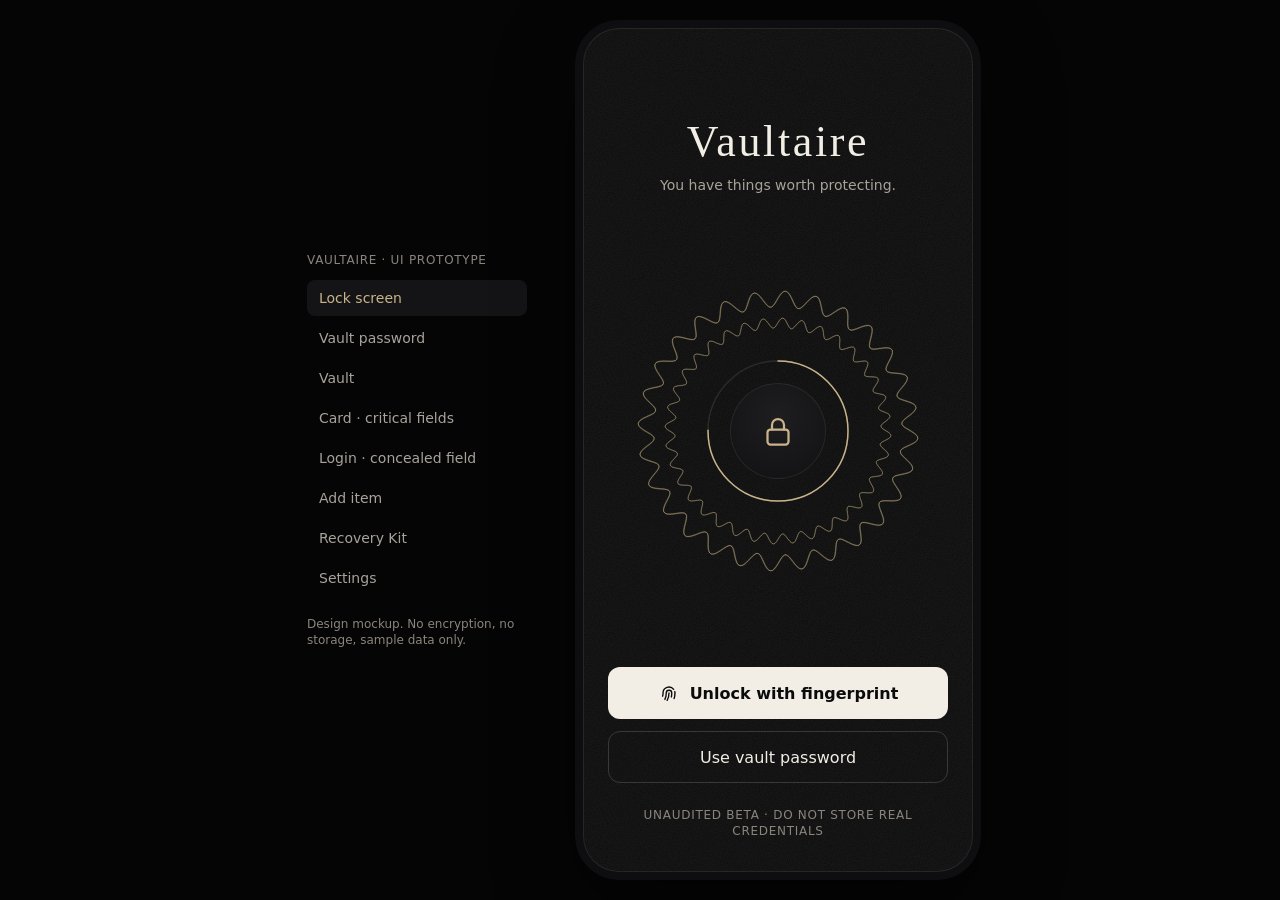
==== prototype/index.html @ 6ca1cc0f "Initial commit: licence, repo hygiene and UI prototype - GPL-3.0-or-later licence (official GNU text" ====
<!doctype html>
<html lang="en">
<head>
<meta charset="utf-8">
<meta name="viewport" content="width=device-width, initial-scale=1">
<meta http-equiv="Content-Security-Policy" content="default-src 'none'; script-src 'self'; style-src 'self' https://fonts.googleapis.com; font-src https://fonts.gstatic.com; img-src 'self'; base-uri 'none'; form-action 'none'">
<meta name="referrer" content="no-referrer">
<title>Vaultaire prototype</title>
<link rel="stylesheet" href="https://fonts.googleapis.com/css2?family=Cormorant+Garamond:wght@500;600&family=JetBrains+Mono:wght@400;500&display=swap">
<link rel="stylesheet" href="styles.css">
<script src="app.js" defer></script>
</head>
<body>
<nav id="screens" class="screens" aria-label="Prototype screens"></nav>
<main id="app" class="phone"></main>
<noscript><p class="noscript">This prototype needs JavaScript.</p></noscript>
</body>
</html>
---- prototype/styles.css ----
/* Vaultaire UI prototype — "Obsidian" dark tokens from blueprint §15. */
:root {
  --bg: #0B0B0C;
  --raised: #141416;
  --elev: #1C1C1F;
  --hair: rgba(255, 245, 230, 0.08);
  --hair2: rgba(255, 245, 230, 0.16);
  --text: #F2EEE6;
  --text2: #A8A39A;
  --text3: #8A857C;
  --accent: #C9B38A;
  --accent-soft: rgba(201, 179, 138, 0.12);
  --crit: #E0A196;
  --ok: #7DB8A5;
  --warn: #D8AE5E;
  --serif: "Cormorant Garamond", Georgia, serif;
  --mono: "JetBrains Mono", ui-monospace, Consolas, monospace;
  --sans: system-ui, -apple-system, "Segoe UI", sans-serif;
  --ease: cubic-bezier(0.2, 0, 0, 1);
  color-scheme: dark;
}

* { box-sizing: border-box; }
html, body { margin: 0; background: #050506; color: var(--text); font-family: var(--sans); -webkit-font-smoothing: antialiased; }
body { min-height: 100vh; display: flex; align-items: center; justify-content: center; gap: 56px; padding: 24px; }
p, h1, h2 { margin: 0; }
a { color: var(--accent); }
button { font: inherit; color: inherit; }
:focus-visible { outline: 2px solid var(--accent); outline-offset: 2px; }
h1:focus { outline: none; }
.noscript { color: var(--text2); }

/* Prototype screen index (desktop only) */
.screens { width: 220px; display: flex; flex-direction: column; gap: 4px; }
.screens .label { margin-bottom: 8px; }
.screens a { padding: 10px 12px; border-radius: 8px; color: var(--text2); text-decoration: none; font-size: 14px; }
.screens a:hover { background: var(--raised); color: var(--text); }
.screens a[aria-current="page"] { background: var(--raised); color: var(--accent); }
.screens .note { margin-top: 16px; font-size: 12px; line-height: 16px; color: var(--text3); }

/* Phone: obsidian with a static 2–3% grain tile (never animated) */
.phone { position: relative; width: 390px; height: 844px; flex-shrink: 0; background-color: var(--bg); background-image: url("grain.svg"); background-size: 220px 220px; border: 1px solid var(--hair); border-radius: 36px; overflow: hidden; display: flex; flex-direction: column; box-shadow: 0 0 0 8px #0E0E10, 0 30px 80px rgba(0, 0, 0, 0.6); }
@media (max-width: 720px) {
  body { display: block; padding: 0; }
  .screens { display: none; }
  .phone { width: 100%; height: 100vh; height: 100dvh; border: 0; border-radius: 0; box-shadow: none; }
}

/* Layout helpers */
.screen { flex: 1; min-height: 0; display: flex; flex-direction: column; overflow-y: auto; }
.screen.fixed { overflow: hidden; }
.col { display: flex; flex-direction: column; }
.grow { flex: 1; }
.scroll { min-height: 0; overflow-y: auto; }
.pad { padding-left: 24px; padding-right: 24px; }
.gutter { padding-left: 20px; padding-right: 20px; }
.stack { display: flex; flex-direction: column; gap: 12px; }
.stack-tight { display: flex; flex-direction: column; gap: 6px; }
.inline { display: flex; gap: 8px; align-items: center; }

/* Type */
.display { font-family: var(--serif); font-weight: 500; font-size: 30px; line-height: 36px; }
.display-l { font-family: var(--serif); font-weight: 500; font-size: 32px; line-height: 38px; }
.body { font-size: 15px; line-height: 22px; }
.small { font-size: 14px; line-height: 20px; }
.muted { color: var(--text2); }
.faint { color: var(--text3); font-size: 13px; line-height: 18px; }
.label { font-size: 12px; line-height: 16px; letter-spacing: 0.06em; color: var(--text3); text-transform: uppercase; font-weight: 400; }
.col > .label + .display, .col > .label + .display-l { margin-top: 2px; }
.mono { font-family: var(--mono); }

/* Controls */
.topbar { height: 64px; padding: 16px 10px 0; display: flex; align-items: center; justify-content: space-between; flex-shrink: 0; }
.icon-btn { width: 44px; height: 44px; flex-shrink: 0; display: inline-flex; align-items: center; justify-content: center; border: 0; border-radius: 8px; background: transparent; color: var(--text2); cursor: pointer; text-decoration: none; transition: background-color 120ms var(--ease), color 120ms var(--ease); }
.icon-btn:hover { background: var(--elev); color: var(--text); }
.icon-btn.strong { color: var(--text); }
.icon-btn.accent { color: var(--accent); }
.icon-btn.boxed { width: 52px; height: 52px; border: 1px solid var(--hair2); border-radius: 12px; }
.icon-btn[aria-pressed="true"] { color: var(--accent); }

.btn { width: 100%; height: 52px; flex-shrink: 0; border-radius: 12px; border: 0; display: flex; align-items: center; justify-content: center; gap: 10px; font-size: 16px; font-weight: 600; text-decoration: none; cursor: pointer; transition: background-color 120ms var(--ease); }
.btn-primary { background: var(--text); color: var(--bg); }
.btn-primary:hover { background: #FFFFFF; }
.btn-secondary { background: transparent; color: var(--text); border: 1px solid var(--hair2); font-weight: 500; }
.btn-secondary:hover { background: var(--raised); }
.btn-ghost { background: transparent; color: var(--text2); font-weight: 400; height: 48px; }
.btn-danger { background: transparent; color: var(--crit); border: 1px solid rgba(224, 161, 150, 0.4); font-weight: 500; }
.btn:disabled { background: var(--raised); color: var(--text3); border: 1px solid var(--hair); cursor: default; }
.btn-primary[aria-live]:disabled { background: var(--text); color: var(--bg); border: 0; }
.btn-small { width: auto; height: 44px; padding: 0 14px; border-radius: 8px; font-size: 14px; font-weight: 500; align-self: flex-start; }
.btn-small svg { color: var(--accent); }
.text-btn { height: 44px; padding: 0 10px; border: 0; background: transparent; color: var(--accent); font-size: 14px; font-weight: 600; cursor: pointer; flex-shrink: 0; }

.input { width: 100%; min-width: 0; height: 52px; padding: 0 14px; border-radius: 12px; border: 1px solid var(--hair2); background: var(--raised); color: var(--text); font-size: 16px; font-family: var(--sans); transition: border-color 120ms var(--ease); }
.input::placeholder { color: var(--text3); }
.input:focus { outline: none; border-color: var(--accent); }
.input.mono { font-family: var(--mono); }
textarea.input { height: auto; padding: 12px 14px; line-height: 24px; resize: none; }
.field { display: flex; flex-direction: column; gap: 8px; }
.field > label { display: flex; align-items: center; gap: 8px; }

.badge { display: inline-flex; align-items: center; gap: 4px; height: 18px; padding: 0 6px; border-radius: 4px; border: 1px solid rgba(201, 179, 138, 0.45); color: var(--accent); font-size: 11px; letter-spacing: 0.06em; }
.type-tile { width: 40px; height: 40px; flex-shrink: 0; border-radius: 8px; background: var(--elev); border: 1px solid var(--hair); display: inline-flex; align-items: center; justify-content: center; color: var(--text2); }
.notice { padding: 14px; border-radius: 12px; border: 1px solid rgba(216, 174, 94, 0.35); background: rgba(216, 174, 94, 0.05); display: flex; gap: 12px; align-items: flex-start; font-size: 14px; line-height: 20px; }
.notice svg { color: var(--warn); flex-shrink: 0; }
.assurance { display: flex; gap: 10px; align-items: flex-start; font-size: 13px; line-height: 18px; color: var(--text3); }
.assurance svg { flex-shrink: 0; }
.assurance.warn-note svg { color: var(--warn); }
.assurance.warn-note { color: var(--text2); }

/* Guilloché line work */
.rosette path { fill: none; stroke: var(--accent); stroke-width: 0.5; stroke-opacity: 0.22; }
.engrave { position: absolute; left: 0; top: 0; width: 100%; height: 100%; pointer-events: none; }
.engrave path { fill: none; stroke: var(--cf-line, rgba(255, 245, 230, 0.05)); stroke-width: 0.7; vector-effect: non-scaling-stroke; }

/* Lock */
.lock { align-items: center; padding: 88px 24px 32px; text-align: center; overflow: hidden; }
.lock .intro { gap: 8px; }
.wordmark { font-family: var(--serif); font-weight: 500; font-size: 44px; line-height: 50px; letter-spacing: 0.06em; }
.lock .grow { display: flex; align-items: center; justify-content: center; }
.ring { position: relative; width: 300px; height: 300px; display: flex; align-items: center; justify-content: center; color: var(--accent); }
.ring .rosette { position: absolute; left: 0; top: 0; }
.ring .track { position: absolute; left: 76px; top: 76px; }
.ring .arc { stroke-dasharray: 440; stroke-dashoffset: 110; }
.ring-core { width: 96px; height: 96px; border-radius: 50%; background: radial-gradient(circle at 50% 35%, #1E1E21, #111113); border: 1px solid var(--hair); display: flex; align-items: center; justify-content: center; }
.lock .actions { width: 100%; }
.beta { margin-top: 12px; font-size: 12px; line-height: 16px; letter-spacing: 0.06em; color: var(--text3); }

/* Password */
.pw-form { padding-bottom: 32px; }
.pw-form .intro { margin-top: 32px; }
.pw-field { margin-top: 40px; }

/* Vault */
.vault-head { padding: 20px 10px 0 20px; display: flex; align-items: flex-start; justify-content: space-between; flex-shrink: 0; }
.vault-head .inline { gap: 4px; }
.health { margin: 14px 20px 0; height: 44px; padding: 0 12px; border-radius: 12px; border: 1px solid var(--hair); background: var(--raised); display: flex; align-items: center; gap: 10px; font-size: 13px; color: var(--text2); text-decoration: none; flex-shrink: 0; transition: border-color 120ms var(--ease); }
.health:hover { border-color: var(--hair2); }
.health-ok { display: inline-flex; align-items: center; gap: 8px; color: var(--text); }
.health-ok svg { color: var(--ok); }
.health-sep { width: 1px; height: 16px; background: var(--hair2); }
.health-warn { flex: 1; display: inline-flex; align-items: center; gap: 6px; }
.health-warn::before { content: ""; width: 6px; height: 6px; border-radius: 50%; background: var(--warn); }
.search { position: relative; margin: 12px 20px 0; flex-shrink: 0; }
.search svg { position: absolute; left: 14px; top: 14px; color: var(--text3); }
.search .input { height: 48px; padding-left: 44px; border-color: var(--hair); }
.chips { display: flex; gap: 8px; overflow-x: auto; padding: 12px 20px 4px; flex-shrink: 0; scrollbar-width: none; }
.chips::-webkit-scrollbar { display: none; }
.chip { flex-shrink: 0; height: 36px; padding: 0 14px; border-radius: 8px; border: 1px solid rgba(255, 245, 230, 0.12); background: transparent; color: var(--text2); font-size: 14px; white-space: nowrap; cursor: pointer; transition: background-color 120ms var(--ease), border-color 120ms var(--ease), color 120ms var(--ease); }
.chip:hover { color: var(--text); }
.chip[aria-pressed="true"] { border-color: var(--accent); background: var(--accent-soft); color: var(--text); }
.banner { margin: 12px 20px 0; padding: 12px 8px 12px 14px; border-radius: 12px; border: 1px solid rgba(216, 174, 94, 0.35); background: rgba(216, 174, 94, 0.05); display: flex; align-items: center; gap: 12px; font-size: 14px; line-height: 20px; flex-shrink: 0; }
.banner svg { color: var(--warn); flex-shrink: 0; }
.banner p { flex: 1; }
.list { flex: 1; min-height: 0; overflow-y: auto; margin-top: 8px; padding-bottom: 104px; }
.section-label { margin: 16px 0 10px; }
.wallet { display: flex; gap: 12px; overflow-x: auto; padding: 0 20px 4px; scrollbar-width: none; }
.wallet::-webkit-scrollbar { display: none; }
.wallet-card { flex-shrink: 0; border-radius: 9px; text-decoration: none; transition: transform 200ms var(--ease); }
.wallet-card:hover { transform: translateY(-2px); }
.item { display: flex; align-items: center; gap: 14px; min-height: 68px; padding: 0 20px; border-bottom: 1px solid var(--hair); color: var(--text); text-decoration: none; transition: background-color 120ms var(--ease); }
a.item:hover { background: rgba(255, 245, 230, 0.03); }
.item-text { flex: 1; min-width: 0; display: flex; flex-direction: column; gap: 2px; }
.item-title { font-size: 16px; line-height: 22px; }
.item-sub { font-size: 14px; line-height: 20px; color: var(--text2); white-space: nowrap; overflow: hidden; text-overflow: ellipsis; }
.mini { width: 26px; height: 17px; border-radius: 3px; background: var(--cf-bg); box-shadow: inset 0 0 0 1px rgba(255, 255, 255, 0.08); }
.fav { color: var(--accent); flex-shrink: 0; }
.chev { color: var(--text3); flex-shrink: 0; }
.empty { padding: 48px 32px; text-align: center; display: flex; flex-direction: column; gap: 8px; }
.empty .display { font-size: 28px; line-height: 34px; }
.list-foot { padding: 24px 20px 0; text-align: center; font-size: 12px; line-height: 16px; letter-spacing: 0.02em; color: var(--text3); }
.fab { position: absolute; right: 20px; bottom: 28px; width: 56px; height: 56px; border-radius: 16px; background: var(--text); color: var(--bg); display: flex; align-items: center; justify-content: center; box-shadow: 0 8px 24px rgba(0, 0, 0, 0.5); transition: background-color 120ms var(--ease); }
.fab:hover { background: #FFFFFF; }

/* Card faces: ISO/IEC 7810 ID-1 ratio; finishes from blueprint §15 */
.finish-obsidian { --cf-bg: linear-gradient(155deg, #202023, #0D0D0F); --cf-ink: #F2EEE6; --cf-ink2: #A8A39A; --cf-line: rgba(201, 179, 138, 0.14); }
.finish-titanium { --cf-bg: linear-gradient(155deg, #34343A, #222226); --cf-ink: #F2EEE6; --cf-ink2: #B3AEA5; --cf-line: rgba(255, 255, 255, 0.07); }
.finish-platinum { --cf-bg: linear-gradient(155deg, #F0EDE7, #D6D1C7); --cf-ink: #1A1917; --cf-ink2: #57534C; --cf-line: rgba(26, 25, 23, 0.08); }
.finish-ivory { --cf-bg: linear-gradient(155deg, #FBF8F2, #E9E1D2); --cf-ink: #1A1917; --cf-ink2: #5E5A53; --cf-line: rgba(122, 98, 64, 0.13); }
.finish-champagne { --cf-bg: linear-gradient(155deg, #E2D1AE, #B39767); --cf-ink: #1A1917; --cf-ink2: #3F3526; --cf-line: rgba(255, 255, 255, 0.24); }
.card-face { position: relative; overflow: hidden; width: 100%; max-width: 350px; aspect-ratio: 1.586; padding: 20px 22px; border-radius: 13px; background: var(--cf-bg); color: var(--cf-ink); box-shadow: inset 0 1px 0 rgba(255, 255, 255, 0.10), inset 0 0 0 1px rgba(255, 255, 255, 0.05), 0 14px 32px rgba(0, 0, 0, 0.45); display: flex; flex-direction: column; justify-content: space-between; transition: background 200ms var(--ease); }
.card-face > div { position: relative; }
.card-top, .card-bottom { display: flex; justify-content: space-between; }
.card-top { align-items: flex-start; font-size: 11px; line-height: 16px; letter-spacing: 0.14em; color: var(--cf-ink2); }
.card-bottom { align-items: flex-end; }
.card-num { font-family: var(--mono); font-size: 18px; line-height: 24px; letter-spacing: 0.08em; }
.card-name { margin-top: 6px; font-size: 11px; line-height: 16px; letter-spacing: 0.14em; color: var(--cf-ink2); }
.network { font-size: 13px; line-height: 16px; font-weight: 600; letter-spacing: 0.16em; }
.card-face.sm { width: 188px; padding: 12px 14px; border-radius: 9px; box-shadow: inset 0 1px 0 rgba(255, 255, 255, 0.10), inset 0 0 0 1px rgba(255, 255, 255, 0.05), 0 8px 20px rgba(0, 0, 0, 0.4); }
.card-face.sm .card-top { font-size: 9px; line-height: 12px; }
.card-face.sm .card-num { font-size: 13px; line-height: 18px; }
.card-face.sm .network { font-size: 10px; line-height: 12px; }

/* Item detail */
.detail-head { padding: 8px 20px 0; display: flex; flex-direction: column; gap: 20px; }
.title-row { display: flex; align-items: center; gap: 14px; padding: 8px 20px 0; }
.finishes { display: flex; align-items: center; gap: 2px; margin-top: -8px; }
.swatch-btn { width: 44px; height: 44px; border: 0; background: transparent; border-radius: 8px; display: inline-flex; align-items: center; justify-content: center; cursor: pointer; }
.swatch { width: 30px; height: 19px; border-radius: 4px; background: var(--cf-bg); box-shadow: inset 0 0 0 1px rgba(255, 255, 255, 0.12); transition: box-shadow 120ms var(--ease); }
.swatch-btn[aria-pressed="true"] .swatch { box-shadow: 0 0 0 2px var(--bg), 0 0 0 3.5px var(--accent); }
.finish-name { margin-left: 8px; font-size: 13px; color: var(--text2); }
.fields { padding: 0 20px 32px; margin-top: 24px; display: flex; flex-direction: column; }
.fields > .label { margin-bottom: 8px; }
.fields .assurance, .fields .faint { margin-top: 16px; }
.fields .assurance + .assurance { margin-top: 10px; }
.frow { min-height: 64px; padding: 8px 0; display: flex; align-items: center; gap: 4px; border-bottom: 1px solid var(--hair); }
.frow-text { flex: 1; min-width: 0; display: flex; flex-direction: column; gap: 2px; }
.frow-label { font-size: 13px; line-height: 18px; color: var(--text2); display: flex; align-items: center; gap: 8px; }
.frow-value { font-size: 16px; line-height: 22px; overflow-wrap: anywhere; }
.frow-value.small { font-size: 14px; line-height: 20px; color: var(--text2); }
.secret { font-family: var(--mono); font-size: 17px; line-height: 24px; letter-spacing: 0.04em; overflow-wrap: anywhere; }
.timer { font-size: 12px; line-height: 16px; color: var(--text3); }
.meter { display: grid; grid-template-columns: repeat(5, minmax(0, 1fr)); gap: 4px; margin: 6px 0 4px; max-width: 200px; }
.meter span { height: 3px; border-radius: 2px; background: var(--ok); }

/* Overlays */
.toast { position: absolute; left: 50%; bottom: 32px; transform: translateX(-50%); padding: 12px 16px; border-radius: 12px; background: var(--elev); border: 1px solid rgba(255, 245, 230, 0.12); box-shadow: 0 12px 32px rgba(0, 0, 0, 0.5); display: flex; align-items: center; gap: 10px; white-space: nowrap; font-size: 14px; line-height: 20px; z-index: 5; }
.backdrop { position: absolute; inset: 0; background: rgba(0, 0, 0, 0.64); display: flex; flex-direction: column; justify-content: flex-end; z-index: 10; }
.sheet { padding: 28px 24px 32px; border-radius: 16px 16px 0 0; background: var(--elev); border-top: 1px solid var(--hair); display: flex; flex-direction: column; align-items: center; gap: 12px; text-align: center; }
.sheet > svg { color: var(--accent); }
.sheet h2 { margin-top: 4px; font-size: 20px; line-height: 26px; font-weight: 600; }
.sheet p { margin-bottom: 12px; }

/* Add item */
.tiles { display: grid; grid-template-columns: repeat(2, minmax(0, 1fr)); gap: 12px; padding: 0 20px 24px; margin-top: 20px; }
.tile { min-height: 124px; padding: 16px; border-radius: 12px; border: 1px solid var(--hair); background: var(--raised); text-align: left; display: flex; flex-direction: column; align-items: flex-start; gap: 10px; cursor: pointer; transition: border-color 120ms var(--ease); }
.tile:hover { border-color: rgba(201, 179, 138, 0.45); }
.tile-name { display: block; font-size: 16px; line-height: 22px; font-weight: 600; }
.tile-desc { display: block; margin-top: 2px; font-size: 13px; line-height: 18px; color: var(--text2); }
.form { flex: 1; padding: 20px 20px 120px; display: flex; flex-direction: column; gap: 18px; }
.savebar { position: absolute; left: 0; right: 0; bottom: 0; padding: 16px 20px 28px; background: var(--bg); border-top: 1px solid var(--hair); }
.optin { display: flex; flex-direction: column; gap: 16px; padding-top: 18px; border-top: 1px solid var(--hair); }
.switch-row { display: flex; align-items: center; justify-content: space-between; gap: 16px; cursor: pointer; }
.switch-row .col { gap: 2px; }
.switch { appearance: none; -webkit-appearance: none; flex-shrink: 0; width: 46px; height: 28px; margin: 0; border-radius: 14px; background: var(--elev); border: 1px solid var(--hair2); position: relative; cursor: pointer; transition: background-color 120ms var(--ease); }
.switch::after { content: ""; position: absolute; top: 3px; left: 3px; width: 20px; height: 20px; border-radius: 50%; background: var(--text2); transition: transform 120ms var(--ease), background-color 120ms var(--ease); }
.switch:checked { background: var(--accent-soft); border-color: var(--accent); }
.switch:checked::after { transform: translateX(18px); background: var(--accent); }

/* Recovery Kit */
.rk { padding: 28px 24px 32px; }
.steps { display: grid; grid-template-columns: repeat(7, minmax(0, 1fr)); gap: 4px; margin-top: 10px; }
.steps span { height: 2px; background: rgba(255, 245, 230, 0.12); }
.steps span.on { background: var(--accent); }
.rk .intro { margin-top: 32px; }
.keybox { position: relative; overflow: hidden; margin-top: 24px; padding: 20px; border-radius: 12px; background: var(--raised); border: 1px solid var(--hair); display: grid; grid-template-columns: repeat(2, minmax(0, 1fr)); gap: 16px 20px; --cf-line: rgba(201, 179, 138, 0.09); }
.kg { position: relative; display: flex; align-items: baseline; gap: 12px; }
.kg-n { font-family: var(--mono); font-size: 13px; color: var(--accent); }
.kg-t { font-family: var(--mono); font-size: 22px; line-height: 28px; letter-spacing: 0.14em; }
.rk .notice { margin-top: 20px; }
.rk .sample { margin-top: 10px; font-size: 12px; line-height: 16px; }
.rk .after { margin-top: 12px; }
.pair { display: grid; grid-template-columns: repeat(2, minmax(0, 1fr)); gap: 16px; margin-top: 28px; }
.key-input { height: 56px; font-family: var(--mono); font-size: 20px; letter-spacing: 0.14em; text-transform: uppercase; }
.error { margin-top: 16px; display: flex; gap: 10px; align-items: center; font-size: 14px; line-height: 20px; color: var(--crit); }
.error svg { flex-shrink: 0; }
.rk .hint { margin-top: 16px; }
.rk .buttons { display: flex; flex-direction: column; gap: 8px; }
.done { flex: 1; display: flex; flex-direction: column; align-items: center; justify-content: center; gap: 16px; text-align: center; }
.done-mark { position: relative; width: 160px; height: 160px; display: flex; align-items: center; justify-content: center; }
.done-mark .rosette { position: absolute; left: 0; top: 0; }
.done-ring { width: 88px; height: 88px; border-radius: 50%; border: 1.5px solid var(--accent); background: var(--bg); color: var(--accent); display: flex; align-items: center; justify-content: center; }
.done p { max-width: 300px; }

/* Settings */
.sections { padding: 24px 20px 40px; display: flex; flex-direction: column; gap: 32px; }
.section { display: flex; flex-direction: column; gap: 8px; }
.group { border-radius: 12px; background: var(--raised); border: 1px solid var(--hair); overflow: hidden; }
.srow { min-height: 56px; padding: 8px 16px; display: flex; align-items: center; justify-content: space-between; gap: 12px; border-top: 1px solid var(--hair); color: var(--text); text-decoration: none; }
.srow:first-child { border-top: 0; }
a.srow:hover { background: var(--elev); }
.srow-label { font-size: 16px; line-height: 22px; }
.srow-value { font-size: 14px; line-height: 20px; color: var(--text2); text-align: right; }
.srow-main { flex: 1; display: flex; flex-direction: column; gap: 2px; }
.srow-sub { font-size: 13px; line-height: 18px; color: var(--text2); }
.srow-note { font-size: 13px; line-height: 18px; color: var(--warn); }
.srow .ok { color: var(--ok); flex-shrink: 0; }
.srow .warn { color: var(--warn); flex-shrink: 0; }

/* Motion (blueprint §15): decoration only, never gating; security state changes stay instant. */
@media (prefers-reduced-motion: no-preference) {
  .enter { animation: enter 200ms var(--ease); }
  .fade-in { animation: fade 200ms var(--ease); }
  .rise { animation: rise 240ms var(--ease); }
  .lock .intro, .lock .ring, .lock .actions { animation: fade 320ms var(--ease) both; }
  .lock .ring { animation-delay: 60ms; }
  .lock .actions { animation-delay: 120ms; }
  .unlocking .ring { animation: none; }
  .unlocking .arc { animation: ring-close 300ms var(--ease) forwards; }
  .unlocking .ring-core { animation: settle 300ms var(--ease) forwards; }
  .unlocking .intro, .unlocking .actions { animation: dissolve 300ms var(--ease) forwards; }
  .dial { animation: spin 1.1s linear infinite; }
}
@keyframes enter { from { opacity: 0; transform: translateY(6px); } to { opacity: 1; transform: none; } }
@keyframes fade { from { opacity: 0; } to { opacity: 1; } }
@keyframes rise { from { transform: translateY(24px); opacity: 0; } to { transform: none; opacity: 1; } }
@keyframes ring-close { to { stroke-dashoffset: 0; } }
@keyframes settle { to { transform: scale(0.94); box-shadow: 0 0 0 1px var(--accent); } }
@keyframes dissolve { to { opacity: 0; } }
@keyframes spin { to { transform: rotate(360deg); } }
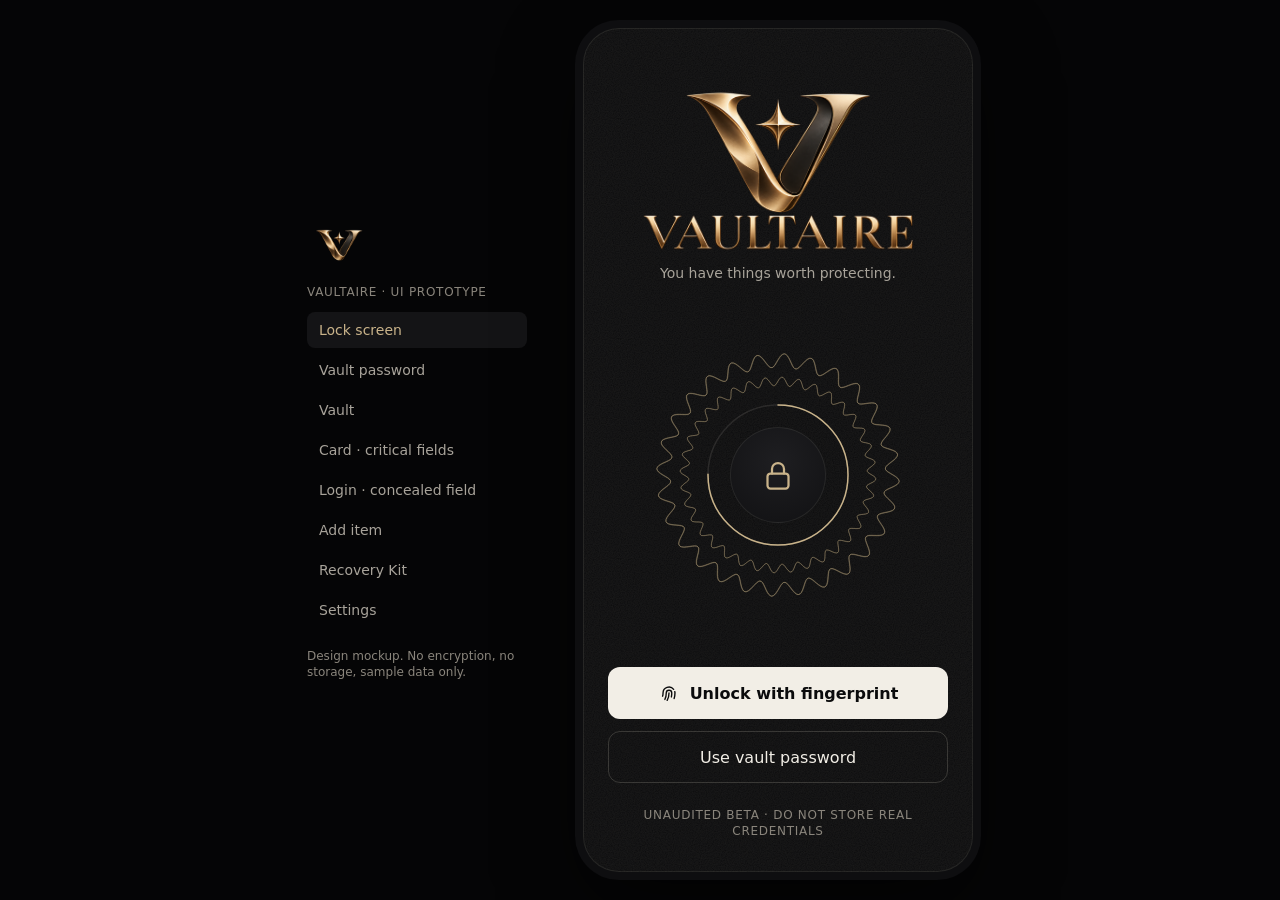
==== commit 8b046a41: "Add threat model draft and Vaultaire logo - docs/threat-model.md: draft 0.1 for Gate G0. Assets, obj" ====
--- a/prototype/index.html
+++ b/prototype/index.html
@@ -6,6 +6,7 @@
 <meta http-equiv="Content-Security-Policy" content="default-src 'none'; script-src 'self'; style-src 'self' https://fonts.googleapis.com; font-src https://fonts.gstatic.com; img-src 'self'; base-uri 'none'; form-action 'none'">
 <meta name="referrer" content="no-referrer">
 <title>Vaultaire prototype</title>
+<link rel="icon" type="image/png" href="brand/mark.png">
 <link rel="stylesheet" href="https://fonts.googleapis.com/css2?family=Cormorant+Garamond:wght@500;600&family=JetBrains+Mono:wght@400;500&display=swap">
 <link rel="stylesheet" href="styles.css">
 <script src="app.js" defer></script>
--- a/prototype/styles.css
+++ b/prototype/styles.css
@@ -33,6 +33,7 @@
 /* Prototype screen index (desktop only) */
 .screens { width: 220px; display: flex; flex-direction: column; gap: 4px; }
 .screens .label { margin-bottom: 8px; }
+.nav-mark { display: block; width: 48px; height: 48px; margin: 0 0 12px 8px; }
 .screens a { padding: 10px 12px; border-radius: 8px; color: var(--text2); text-decoration: none; font-size: 14px; }
 .screens a:hover { background: var(--raised); color: var(--text); }
 .screens a[aria-current="page"] { background: var(--raised); color: var(--accent); }
@@ -114,13 +115,14 @@
 .engrave path { fill: none; stroke: var(--cf-line, rgba(255, 245, 230, 0.05)); stroke-width: 0.7; vector-effect: non-scaling-stroke; }
 
 /* Lock */
-.lock { align-items: center; padding: 88px 24px 32px; text-align: center; overflow: hidden; }
-.lock .intro { gap: 8px; }
-.wordmark { font-family: var(--serif); font-weight: 500; font-size: 44px; line-height: 50px; letter-spacing: 0.06em; }
+.lock { align-items: center; padding: 40px 24px 32px; text-align: center; overflow: hidden; }
+.lock .intro { gap: 0; align-items: center; }
+.brand img { display: block; width: 300px; height: auto; }
+.lock .intro p { margin-top: -6px; }
 .lock .grow { display: flex; align-items: center; justify-content: center; }
-.ring { position: relative; width: 300px; height: 300px; display: flex; align-items: center; justify-content: center; color: var(--accent); }
-.ring .rosette { position: absolute; left: 0; top: 0; }
-.ring .track { position: absolute; left: 76px; top: 76px; }
+.ring { position: relative; width: 260px; height: 260px; display: flex; align-items: center; justify-content: center; color: var(--accent); }
+.ring .rosette { position: absolute; left: 0; top: 0; width: 260px; height: 260px; }
+.ring .track { position: absolute; left: 56px; top: 56px; }
 .ring .arc { stroke-dasharray: 440; stroke-dashoffset: 110; }
 .ring-core { width: 96px; height: 96px; border-radius: 50%; background: radial-gradient(circle at 50% 35%, #1E1E21, #111113); border: 1px solid var(--hair); display: flex; align-items: center; justify-content: center; }
 .lock .actions { width: 100%; }
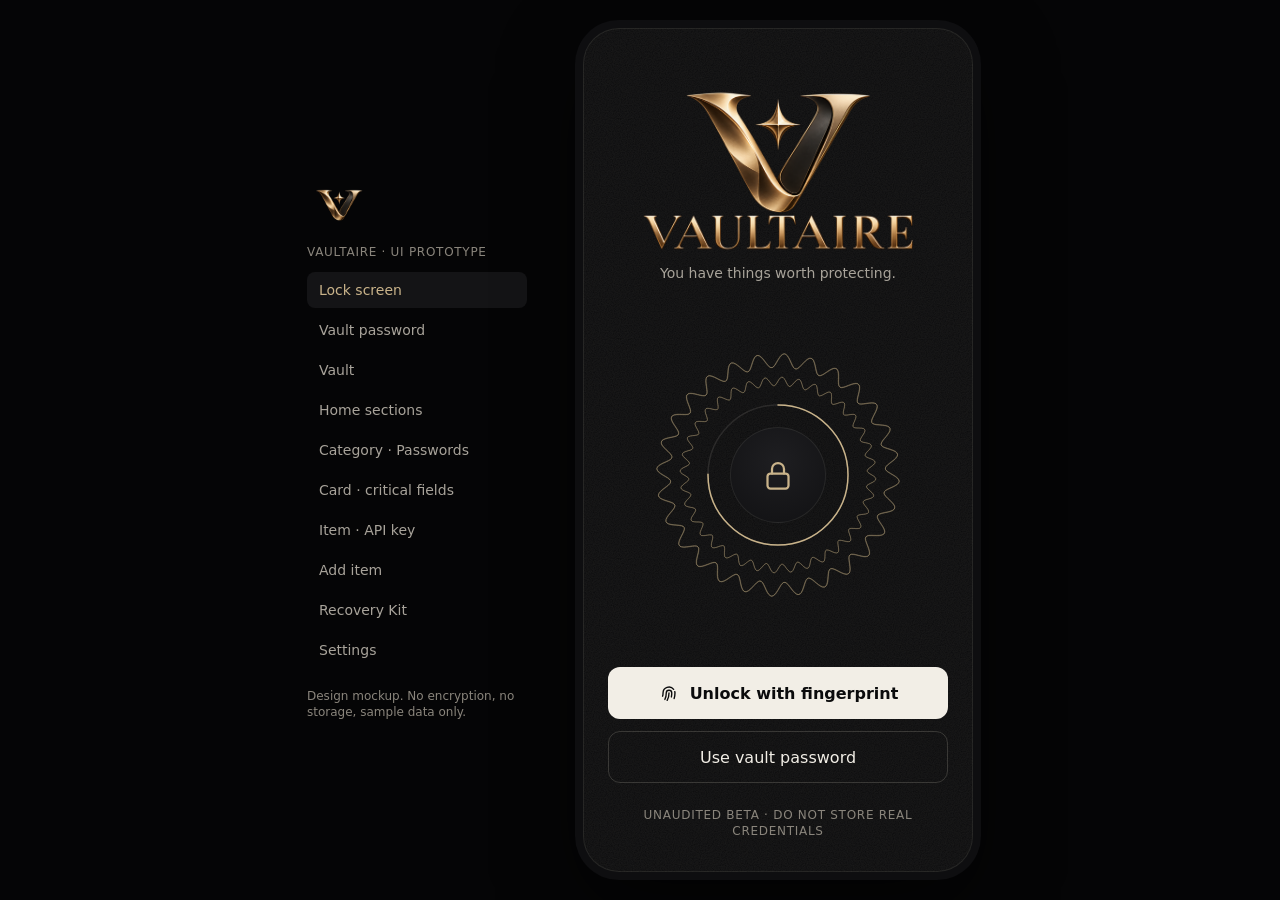
==== commit 97a5f10d: "Organise the prototype by category and let users arrange sections - Home is one page of category sec" ====
--- a/prototype/index.html
+++ b/prototype/index.html
@@ -2,18 +2,27 @@
 <html lang="en">
 <head>
 <meta charset="utf-8">
-<meta name="viewport" content="width=device-width, initial-scale=1">
-<meta http-equiv="Content-Security-Policy" content="default-src 'none'; script-src 'self'; style-src 'self' https://fonts.googleapis.com; font-src https://fonts.gstatic.com; img-src 'self'; base-uri 'none'; form-action 'none'">
+<meta name="viewport" content="width=device-width, initial-scale=1, viewport-fit=cover">
+<meta http-equiv="Content-Security-Policy" content="default-src 'none'; script-src 'self'; style-src 'self'; font-src 'self'; img-src 'self'; manifest-src 'self'; worker-src 'self'; connect-src 'self'; base-uri 'none'; form-action 'none'">
 <meta name="referrer" content="no-referrer">
+<meta name="theme-color" content="#0B0B0C">
+<meta name="color-scheme" content="dark">
+<meta name="mobile-web-app-capable" content="yes">
+<meta name="apple-mobile-web-app-capable" content="yes">
+<meta name="apple-mobile-web-app-status-bar-style" content="black-translucent">
+<meta name="apple-mobile-web-app-title" content="Vaultaire">
 <title>Vaultaire prototype</title>
+<link rel="manifest" href="manifest.webmanifest">
 <link rel="icon" type="image/png" href="brand/mark.png">
-<link rel="stylesheet" href="https://fonts.googleapis.com/css2?family=Cormorant+Garamond:wght@500;600&family=JetBrains+Mono:wght@400;500&display=swap">
+<link rel="apple-touch-icon" href="icons/apple-touch-icon.png">
+<link rel="preload" href="fonts/cormorant-garamond-latin.woff2" as="font" type="font/woff2" crossorigin>
 <link rel="stylesheet" href="styles.css">
 <script src="app.js" defer></script>
 </head>
 <body>
 <nav id="screens" class="screens" aria-label="Prototype screens"></nav>
 <main id="app" class="phone"></main>
+<div id="announce" class="sr-only" aria-live="polite"></div>
 <noscript><p class="noscript">This prototype needs JavaScript.</p></noscript>
 </body>
 </html>
--- a/prototype/styles.css
+++ b/prototype/styles.css
@@ -1,5 +1,12 @@
 /* Vaultaire UI prototype — "Obsidian" dark tokens from blueprint §15. */
+
+/* Bundled fonts (SIL Open Font License; see fonts/OFL-*.txt). Variable fonts: one file covers every weight used. */
+@font-face { font-family: "Cormorant Garamond"; font-style: normal; font-weight: 300 700; font-display: swap; src: url("fonts/cormorant-garamond-latin.woff2") format("woff2"); }
+@font-face { font-family: "JetBrains Mono"; font-style: normal; font-weight: 100 800; font-display: swap; src: url("fonts/jetbrains-mono-latin.woff2") format("woff2"); }
+
 :root {
+  --safe-top: env(safe-area-inset-top, 0px);
+  --safe-bottom: env(safe-area-inset-bottom, 0px);
   --bg: #0B0B0C;
   --raised: #141416;
   --elev: #1C1C1F;
@@ -28,6 +35,7 @@
 button { font: inherit; color: inherit; }
 :focus-visible { outline: 2px solid var(--accent); outline-offset: 2px; }
 h1:focus { outline: none; }
+.sr-only { position: absolute; width: 1px; height: 1px; padding: 0; margin: -1px; overflow: hidden; clip: rect(0, 0, 0, 0); white-space: nowrap; border: 0; }
 .noscript { color: var(--text2); }
 
 /* Prototype screen index (desktop only) */
@@ -41,11 +49,15 @@
 
 /* Phone: obsidian with a static 2–3% grain tile (never animated) */
 .phone { position: relative; width: 390px; height: 844px; flex-shrink: 0; background-color: var(--bg); background-image: url("grain.svg"); background-size: 220px 220px; border: 1px solid var(--hair); border-radius: 36px; overflow: hidden; display: flex; flex-direction: column; box-shadow: 0 0 0 8px #0E0E10, 0 30px 80px rgba(0, 0, 0, 0.6); }
+/* On a real phone the prototype fills the screen, clear of the notch and gesture bar. */
 @media (max-width: 720px) {
+  html, body { height: 100%; overflow: hidden; overscroll-behavior: none; }
   body { display: block; padding: 0; }
   .screens { display: none; }
-  .phone { width: 100%; height: 100vh; height: 100dvh; border: 0; border-radius: 0; box-shadow: none; }
-}
+  .phone { width: 100%; height: 100vh; height: 100dvh; border: 0; border-radius: 0; box-shadow: none; padding-top: var(--safe-top); }
+}
+button, a, .tile, .switch { -webkit-tap-highlight-color: transparent; }
+button, .btn, .tile, .label { -webkit-user-select: none; user-select: none; }
 
 /* Layout helpers */
 .screen { flex: 1; min-height: 0; display: flex; flex-direction: column; overflow-y: auto; }
@@ -115,7 +127,7 @@
 .engrave path { fill: none; stroke: var(--cf-line, rgba(255, 245, 230, 0.05)); stroke-width: 0.7; vector-effect: non-scaling-stroke; }
 
 /* Lock */
-.lock { align-items: center; padding: 40px 24px 32px; text-align: center; overflow: hidden; }
+.lock { align-items: center; padding: 40px 24px calc(32px + var(--safe-bottom)); text-align: center; overflow-x: hidden; overflow-y: auto; }
 .lock .intro { gap: 0; align-items: center; }
 .brand img { display: block; width: 300px; height: auto; }
 .lock .intro p { margin-top: -6px; }
@@ -128,8 +140,20 @@
 .lock .actions { width: 100%; }
 .beta { margin-top: 12px; font-size: 12px; line-height: 16px; letter-spacing: 0.06em; color: var(--text3); }
 
+@media (max-height: 760px) {
+  .lock { padding-top: 24px; }
+  .brand img { width: 240px; }
+  .ring, .ring .rosette { width: 220px; height: 220px; }
+  .ring .track { left: 36px; top: 36px; }
+}
+@media (max-height: 660px) {
+  .brand img { width: 200px; }
+  .ring, .ring .rosette { width: 180px; height: 180px; }
+  .ring .track { left: 16px; top: 16px; }
+}
+
 /* Password */
-.pw-form { padding-bottom: 32px; }
+.pw-form { padding-bottom: calc(32px + var(--safe-bottom)); }
 .pw-form .intro { margin-top: 32px; }
 .pw-field { margin-top: 40px; }
 
@@ -146,15 +170,10 @@
 .search { position: relative; margin: 12px 20px 0; flex-shrink: 0; }
 .search svg { position: absolute; left: 14px; top: 14px; color: var(--text3); }
 .search .input { height: 48px; padding-left: 44px; border-color: var(--hair); }
-.chips { display: flex; gap: 8px; overflow-x: auto; padding: 12px 20px 4px; flex-shrink: 0; scrollbar-width: none; }
-.chips::-webkit-scrollbar { display: none; }
-.chip { flex-shrink: 0; height: 36px; padding: 0 14px; border-radius: 8px; border: 1px solid rgba(255, 245, 230, 0.12); background: transparent; color: var(--text2); font-size: 14px; white-space: nowrap; cursor: pointer; transition: background-color 120ms var(--ease), border-color 120ms var(--ease), color 120ms var(--ease); }
-.chip:hover { color: var(--text); }
-.chip[aria-pressed="true"] { border-color: var(--accent); background: var(--accent-soft); color: var(--text); }
 .banner { margin: 12px 20px 0; padding: 12px 8px 12px 14px; border-radius: 12px; border: 1px solid rgba(216, 174, 94, 0.35); background: rgba(216, 174, 94, 0.05); display: flex; align-items: center; gap: 12px; font-size: 14px; line-height: 20px; flex-shrink: 0; }
 .banner svg { color: var(--warn); flex-shrink: 0; }
 .banner p { flex: 1; }
-.list { flex: 1; min-height: 0; overflow-y: auto; margin-top: 8px; padding-bottom: 104px; }
+.list { flex: 1; min-height: 0; overflow-y: auto; margin-top: 8px; padding-bottom: calc(104px + var(--safe-bottom)); }
 .section-label { margin: 16px 0 10px; }
 .wallet { display: flex; gap: 12px; overflow-x: auto; padding: 0 20px 4px; scrollbar-width: none; }
 .wallet::-webkit-scrollbar { display: none; }
@@ -171,8 +190,49 @@
 .empty { padding: 48px 32px; text-align: center; display: flex; flex-direction: column; gap: 8px; }
 .empty .display { font-size: 28px; line-height: 34px; }
 .list-foot { padding: 24px 20px 0; text-align: center; font-size: 12px; line-height: 16px; letter-spacing: 0.02em; color: var(--text3); }
-.fab { position: absolute; right: 20px; bottom: 28px; width: 56px; height: 56px; border-radius: 16px; background: var(--text); color: var(--bg); display: flex; align-items: center; justify-content: center; box-shadow: 0 8px 24px rgba(0, 0, 0, 0.5); transition: background-color 120ms var(--ease); }
+.fab { position: absolute; right: 20px; bottom: calc(28px + var(--safe-bottom)); width: 56px; height: 56px; border-radius: 16px; background: var(--text); color: var(--bg); display: flex; align-items: center; justify-content: center; box-shadow: 0 8px 24px rgba(0, 0, 0, 0.5); transition: background-color 120ms var(--ease); }
 .fab:hover { background: #FFFFFF; }
+
+/* Category sections (home) */
+.sec { padding: 0 20px; margin-top: 22px; }
+.sec:first-child { margin-top: 12px; }
+.sec-head { display: flex; align-items: baseline; gap: 8px; margin-bottom: 10px; color: var(--text); text-decoration: none; }
+.sec-title { font-family: var(--serif); font-weight: 500; font-size: 23px; line-height: 28px; }
+.sec-count { font-size: 13px; color: var(--text3); }
+.sec-head .chev { margin-left: auto; align-self: center; }
+.sec .wallet { margin: 0 -20px; }
+.group .item { min-height: 64px; padding: 0 14px; border-bottom: 0; border-top: 1px solid var(--hair); }
+.group .item:first-child { border-top: 0; }
+.group a.item:hover { background: var(--elev); }
+.see-all { height: 48px; display: flex; align-items: center; justify-content: center; gap: 4px; border-top: 1px solid var(--hair); color: var(--accent); font-size: 14px; font-weight: 500; text-decoration: none; }
+.see-all:hover { background: var(--elev); }
+
+/* Home: hidden sections and the organise link */
+.hidden-note { margin: 22px 20px 0; font-size: 13px; line-height: 20px; color: var(--text3); }
+.hidden-note a { color: var(--text2); }
+.organise { display: flex; justify-content: center; margin-top: 24px; }
+.organise .btn-small { align-self: center; }
+
+/* Home sections editor */
+.edit-row { min-height: 64px; padding: 8px 10px 8px 16px; display: flex; align-items: center; gap: 4px; border-top: 1px solid var(--hair); }
+.edit-row:first-child { border-top: 0; }
+.edit-text { flex: 1; min-width: 0; display: flex; flex-direction: column; gap: 2px; }
+.edit-name { font-size: 16px; line-height: 22px; white-space: nowrap; overflow: hidden; text-overflow: ellipsis; }
+.edit-meta { font-size: 13px; line-height: 18px; color: var(--text3); }
+.edit-row.is-hidden .edit-name { color: var(--text3); }
+.edit-row .switch { margin-left: 8px; }
+.edit-row .icon-btn:disabled { opacity: 0.25; cursor: default; background: transparent; }
+.edit-row.pinned { padding-right: 16px; }
+.pin-icon { color: var(--accent); flex-shrink: 0; }
+.edit-label { margin: 22px 0 8px; }
+
+/* Category page */
+.cat-head { display: flex; flex-direction: column; gap: 2px; margin-top: 4px; }
+.cat-note { margin-top: 14px; }
+.cat-list { margin-top: 20px; }
+.cat-add { margin: 20px 0 calc(32px + var(--safe-bottom)); }
+.card-stack { display: flex; flex-direction: column; gap: 16px; }
+.card-stack .wallet-card { display: block; }
 
 /* Card faces: ISO/IEC 7810 ID-1 ratio; finishes from blueprint §15 */
 .finish-obsidian { --cf-bg: linear-gradient(155deg, #202023, #0D0D0F); --cf-ink: #F2EEE6; --cf-ink2: #A8A39A; --cf-line: rgba(201, 179, 138, 0.14); }
@@ -201,7 +261,7 @@
 .swatch { width: 30px; height: 19px; border-radius: 4px; background: var(--cf-bg); box-shadow: inset 0 0 0 1px rgba(255, 255, 255, 0.12); transition: box-shadow 120ms var(--ease); }
 .swatch-btn[aria-pressed="true"] .swatch { box-shadow: 0 0 0 2px var(--bg), 0 0 0 3.5px var(--accent); }
 .finish-name { margin-left: 8px; font-size: 13px; color: var(--text2); }
-.fields { padding: 0 20px 32px; margin-top: 24px; display: flex; flex-direction: column; }
+.fields { padding: 0 20px calc(32px + var(--safe-bottom)); margin-top: 24px; display: flex; flex-direction: column; }
 .fields > .label { margin-bottom: 8px; }
 .fields .assurance, .fields .faint { margin-top: 16px; }
 .fields .assurance + .assurance { margin-top: 10px; }
@@ -213,12 +273,16 @@
 .secret { font-family: var(--mono); font-size: 17px; line-height: 24px; letter-spacing: 0.04em; overflow-wrap: anywhere; }
 .timer { font-size: 12px; line-height: 16px; color: var(--text3); }
 .meter { display: grid; grid-template-columns: repeat(5, minmax(0, 1fr)); gap: 4px; margin: 6px 0 4px; max-width: 200px; }
-.meter span { height: 3px; border-radius: 2px; background: var(--ok); }
+.meter span { height: 3px; border-radius: 2px; background: var(--hair2); }
+.meter span.on { background: var(--ok); }
+.frow-note { font-size: 13px; line-height: 18px; color: var(--text2); }
+.secret.plain { font-family: var(--sans); letter-spacing: 0; font-size: 16px; }
+.secret.multiline { white-space: pre-line; line-height: 24px; }
 
 /* Overlays */
-.toast { position: absolute; left: 50%; bottom: 32px; transform: translateX(-50%); padding: 12px 16px; border-radius: 12px; background: var(--elev); border: 1px solid rgba(255, 245, 230, 0.12); box-shadow: 0 12px 32px rgba(0, 0, 0, 0.5); display: flex; align-items: center; gap: 10px; white-space: nowrap; font-size: 14px; line-height: 20px; z-index: 5; }
+.toast { position: absolute; left: 50%; bottom: calc(32px + var(--safe-bottom)); transform: translateX(-50%); padding: 12px 16px; border-radius: 12px; background: var(--elev); border: 1px solid rgba(255, 245, 230, 0.12); box-shadow: 0 12px 32px rgba(0, 0, 0, 0.5); display: flex; align-items: center; gap: 10px; white-space: nowrap; font-size: 14px; line-height: 20px; z-index: 5; }
 .backdrop { position: absolute; inset: 0; background: rgba(0, 0, 0, 0.64); display: flex; flex-direction: column; justify-content: flex-end; z-index: 10; }
-.sheet { padding: 28px 24px 32px; border-radius: 16px 16px 0 0; background: var(--elev); border-top: 1px solid var(--hair); display: flex; flex-direction: column; align-items: center; gap: 12px; text-align: center; }
+.sheet { padding: 28px 24px calc(32px + var(--safe-bottom)); border-radius: 16px 16px 0 0; background: var(--elev); border-top: 1px solid var(--hair); display: flex; flex-direction: column; align-items: center; gap: 12px; text-align: center; }
 .sheet > svg { color: var(--accent); }
 .sheet h2 { margin-top: 4px; font-size: 20px; line-height: 26px; font-weight: 600; }
 .sheet p { margin-bottom: 12px; }
@@ -229,8 +293,8 @@
 .tile:hover { border-color: rgba(201, 179, 138, 0.45); }
 .tile-name { display: block; font-size: 16px; line-height: 22px; font-weight: 600; }
 .tile-desc { display: block; margin-top: 2px; font-size: 13px; line-height: 18px; color: var(--text2); }
-.form { flex: 1; padding: 20px 20px 120px; display: flex; flex-direction: column; gap: 18px; }
-.savebar { position: absolute; left: 0; right: 0; bottom: 0; padding: 16px 20px 28px; background: var(--bg); border-top: 1px solid var(--hair); }
+.form { flex: 1; padding: 20px 20px calc(120px + var(--safe-bottom)); display: flex; flex-direction: column; gap: 18px; }
+.savebar { position: absolute; left: 0; right: 0; bottom: 0; padding: 16px 20px calc(28px + var(--safe-bottom)); background: var(--bg); border-top: 1px solid var(--hair); }
 .optin { display: flex; flex-direction: column; gap: 16px; padding-top: 18px; border-top: 1px solid var(--hair); }
 .switch-row { display: flex; align-items: center; justify-content: space-between; gap: 16px; cursor: pointer; }
 .switch-row .col { gap: 2px; }
@@ -240,7 +304,7 @@
 .switch:checked::after { transform: translateX(18px); background: var(--accent); }
 
 /* Recovery Kit */
-.rk { padding: 28px 24px 32px; }
+.rk { padding: 28px 24px calc(32px + var(--safe-bottom)); }
 .steps { display: grid; grid-template-columns: repeat(7, minmax(0, 1fr)); gap: 4px; margin-top: 10px; }
 .steps span { height: 2px; background: rgba(255, 245, 230, 0.12); }
 .steps span.on { background: var(--accent); }
@@ -265,7 +329,7 @@
 .done p { max-width: 300px; }
 
 /* Settings */
-.sections { padding: 24px 20px 40px; display: flex; flex-direction: column; gap: 32px; }
+.sections { padding: 24px 20px calc(40px + var(--safe-bottom)); display: flex; flex-direction: column; gap: 32px; }
 .section { display: flex; flex-direction: column; gap: 8px; }
 .group { border-radius: 12px; background: var(--raised); border: 1px solid var(--hair); overflow: hidden; }
 .srow { min-height: 56px; padding: 8px 16px; display: flex; align-items: center; justify-content: space-between; gap: 12px; border-top: 1px solid var(--hair); color: var(--text); text-decoration: none; }
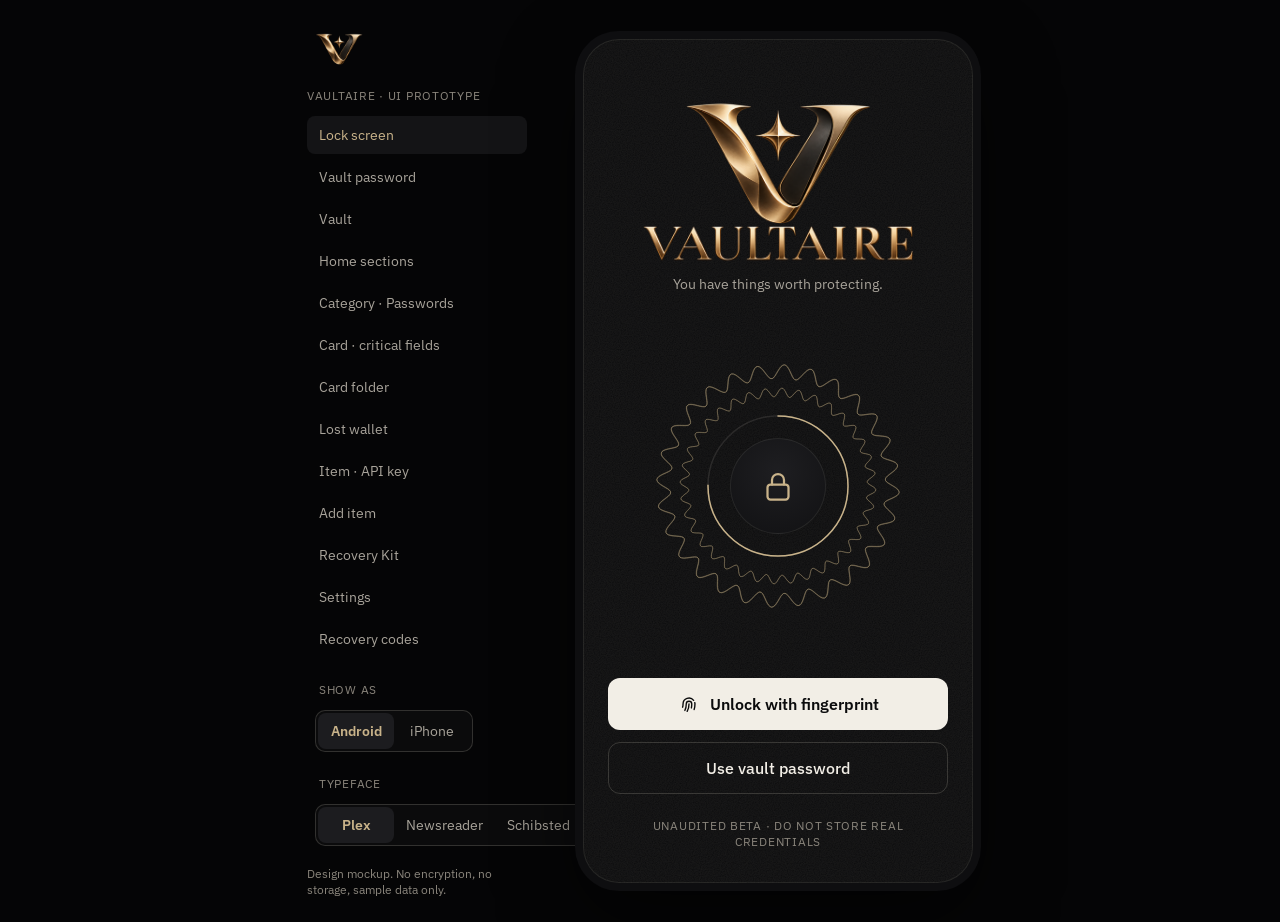
==== commit f9530870: "Prototype: card folders, lost wallet, expiry watch, recovery codes, new type - Folders: cards group " ====
--- a/prototype/index.html
+++ b/prototype/index.html
@@ -15,7 +15,7 @@
 <link rel="manifest" href="manifest.webmanifest">
 <link rel="icon" type="image/png" href="brand/mark.png">
 <link rel="apple-touch-icon" href="icons/apple-touch-icon.png">
-<link rel="preload" href="fonts/cormorant-garamond-latin.woff2" as="font" type="font/woff2" crossorigin>
+<link rel="preload" href="fonts/ibm-plex-sans-latin.woff2" as="font" type="font/woff2" crossorigin>
 <link rel="stylesheet" href="styles.css">
 <script src="app.js" defer></script>
 </head>
--- a/prototype/styles.css
+++ b/prototype/styles.css
@@ -1,8 +1,12 @@
 /* Vaultaire UI prototype — "Obsidian" dark tokens from blueprint §15. */
 
-/* Bundled fonts (SIL Open Font License; see fonts/OFL-*.txt). Variable fonts: one file covers every weight used. */
-@font-face { font-family: "Cormorant Garamond"; font-style: normal; font-weight: 300 700; font-display: swap; src: url("fonts/cormorant-garamond-latin.woff2") format("woff2"); }
-@font-face { font-family: "JetBrains Mono"; font-style: normal; font-weight: 100 800; font-display: swap; src: url("fonts/jetbrains-mono-latin.woff2") format("woff2"); }
+/* Bundled fonts (SIL Open Font License; see fonts/OFL-*.txt). Three typeface candidates are bundled so they
+   can be compared on a phone (Settings → Prototype → Typeface); the two not chosen will be removed. */
+@font-face { font-family: "IBM Plex Sans"; font-style: normal; font-weight: 100 700; font-display: swap; src: url("fonts/ibm-plex-sans-latin.woff2") format("woff2"); }
+@font-face { font-family: "IBM Plex Mono"; font-style: normal; font-weight: 400; font-display: swap; src: url("fonts/ibm-plex-mono-400-latin.woff2") format("woff2"); }
+@font-face { font-family: "IBM Plex Mono"; font-style: normal; font-weight: 500; font-display: swap; src: url("fonts/ibm-plex-mono-500-latin.woff2") format("woff2"); }
+@font-face { font-family: "Newsreader"; font-style: normal; font-weight: 400 600; font-display: swap; src: url("fonts/newsreader-latin.woff2") format("woff2"); }
+@font-face { font-family: "Schibsted Grotesk"; font-style: normal; font-weight: 400 700; font-display: swap; src: url("fonts/schibsted-grotesk-latin.woff2") format("woff2"); }
 
 :root {
   --safe-top: env(safe-area-inset-top, 0px);
@@ -20,11 +24,36 @@
   --crit: #E0A196;
   --ok: #7DB8A5;
   --warn: #D8AE5E;
-  --serif: "Cormorant Garamond", Georgia, serif;
-  --mono: "JetBrains Mono", ui-monospace, Consolas, monospace;
-  --sans: system-ui, -apple-system, "Segoe UI", sans-serif;
+  /* Typeface A (default): IBM Plex, engineered and exact. */
+  --display: "IBM Plex Sans", system-ui, -apple-system, "Segoe UI", sans-serif;
+  --sans: "IBM Plex Sans", system-ui, -apple-system, "Segoe UI", sans-serif;
+  --mono: "IBM Plex Mono", ui-monospace, Consolas, monospace;
+  --d-weight: 500;
+  --d-track: -0.02em;
+  --d-size: 26px; --d-line: 32px;
+  --dl-size: 28px; --dl-line: 34px;
+  --sec-size: 19px; --sec-line: 24px;
   --ease: cubic-bezier(0.2, 0, 0, 1);
   color-scheme: dark;
+}
+
+/* Typeface B: Newsreader headings, the phone's own font for text. */
+:root[data-type="newsreader"] {
+  --display: "Newsreader", Georgia, serif;
+  --sans: system-ui, -apple-system, "Segoe UI", sans-serif;
+  --d-weight: 500; --d-track: -0.01em;
+  --d-size: 30px; --d-line: 36px;
+  --dl-size: 32px; --dl-line: 38px;
+  --sec-size: 22px; --sec-line: 28px;
+}
+/* Typeface C: Schibsted Grotesk throughout. */
+:root[data-type="schibsted"] {
+  --display: "Schibsted Grotesk", system-ui, -apple-system, "Segoe UI", sans-serif;
+  --sans: "Schibsted Grotesk", system-ui, -apple-system, "Segoe UI", sans-serif;
+  --d-weight: 600; --d-track: -0.025em;
+  --d-size: 26px; --d-line: 32px;
+  --dl-size: 28px; --dl-line: 34px;
+  --sec-size: 19px; --sec-line: 24px;
 }
 
 * { box-sizing: border-box; }
@@ -72,8 +101,8 @@
 .inline { display: flex; gap: 8px; align-items: center; }
 
 /* Type */
-.display { font-family: var(--serif); font-weight: 500; font-size: 30px; line-height: 36px; }
-.display-l { font-family: var(--serif); font-weight: 500; font-size: 32px; line-height: 38px; }
+.display { font-family: var(--display); font-weight: var(--d-weight); letter-spacing: var(--d-track); font-size: var(--d-size); line-height: var(--d-line); }
+.display-l { font-family: var(--display); font-weight: var(--d-weight); letter-spacing: var(--d-track); font-size: var(--dl-size); line-height: var(--dl-line); }
 .body { font-size: 15px; line-height: 22px; }
 .small { font-size: 14px; line-height: 20px; }
 .muted { color: var(--text2); }
@@ -188,7 +217,7 @@
 .fav { color: var(--accent); flex-shrink: 0; }
 .chev { color: var(--text3); flex-shrink: 0; }
 .empty { padding: 48px 32px; text-align: center; display: flex; flex-direction: column; gap: 8px; }
-.empty .display { font-size: 28px; line-height: 34px; }
+.empty .display { font-size: calc(var(--d-size) - 2px); line-height: calc(var(--d-line) - 2px); }
 .list-foot { padding: 24px 20px 0; text-align: center; font-size: 12px; line-height: 16px; letter-spacing: 0.02em; color: var(--text3); }
 .fab { position: absolute; right: 20px; bottom: calc(28px + var(--safe-bottom)); width: 56px; height: 56px; border-radius: 16px; background: var(--text); color: var(--bg); display: flex; align-items: center; justify-content: center; box-shadow: 0 8px 24px rgba(0, 0, 0, 0.5); transition: background-color 120ms var(--ease); }
 .fab:hover { background: #FFFFFF; }
@@ -197,7 +226,7 @@
 .sec { padding: 0 20px; margin-top: 22px; }
 .sec:first-child { margin-top: 12px; }
 .sec-head { display: flex; align-items: baseline; gap: 8px; margin-bottom: 10px; color: var(--text); text-decoration: none; }
-.sec-title { font-family: var(--serif); font-weight: 500; font-size: 23px; line-height: 28px; }
+.sec-title { font-family: var(--display); font-weight: var(--d-weight); letter-spacing: var(--d-track); font-size: var(--sec-size); line-height: var(--sec-line); }
 .sec-count { font-size: 13px; color: var(--text3); }
 .sec-head .chev { margin-left: auto; align-self: center; }
 .sec .wallet { margin: 0 -20px; }
@@ -303,6 +332,24 @@
 .switch:checked { background: var(--accent-soft); border-color: var(--accent); }
 .switch:checked::after { transform: translateX(18px); background: var(--accent); }
 
+/* Platform picker (Settings and the desktop side panel) */
+.segmented { display: inline-flex; padding: 2px; border-radius: 10px; border: 1px solid var(--hair2); background: var(--bg); flex-shrink: 0; }
+.segmented button { height: 36px; min-width: 76px; padding: 0 12px; border: 0; border-radius: 8px; background: transparent; color: var(--text2); font: inherit; font-size: 14px; cursor: pointer; }
+.segmented button[aria-pressed="true"] { background: var(--elev); color: var(--accent); font-weight: 600; }
+.nav-plat { margin: 20px 0 8px 12px; }
+.screens .segmented { margin-left: 8px; align-self: flex-start; }
+
+/* iPhone version: iOS conventions where they differ from Android */
+.back-btn { width: auto; min-width: 44px; }
+[data-platform="ios"] .back-btn { padding: 0 8px 0 2px; gap: 0; color: var(--accent); }
+.back-text { font-size: 17px; line-height: 22px; }
+[data-platform="ios"] .backdrop { justify-content: center; align-items: center; padding: 24px; }
+[data-platform="ios"] .sheet { width: 100%; max-width: 300px; padding: 28px 20px 16px; border-radius: 20px; border: 1px solid var(--hair); }
+[data-platform="ios"] .switch { width: 51px; height: 31px; border-radius: 16px; }
+[data-platform="ios"] .switch::after { top: 2px; left: 2px; width: 25px; height: 25px; background: var(--text2); box-shadow: 0 2px 4px rgba(0, 0, 0, 0.35); }
+[data-platform="ios"] .switch:checked { background: var(--accent); }
+[data-platform="ios"] .switch:checked::after { transform: translateX(20px); background: var(--text); }
+
 /* Recovery Kit */
 .rk { padding: 28px 24px calc(32px + var(--safe-bottom)); }
 .steps { display: grid; grid-template-columns: repeat(7, minmax(0, 1fr)); gap: 4px; margin-top: 10px; }
@@ -343,6 +390,75 @@
 .srow .ok { color: var(--ok); flex-shrink: 0; }
 .srow .warn { color: var(--warn); flex-shrink: 0; }
 
+/* Wallet folders: a folder of two or more cards is a fanned deck; captions line every entry up */
+.wallet { align-items: flex-start; }
+.wallet-entry { flex-shrink: 0; width: 188px; display: flex; flex-direction: column; gap: 8px; color: var(--text2); text-decoration: none; }
+.wallet-entry > .card-face { margin-top: 21px; transition: transform 200ms var(--ease); }
+.wallet-entry:hover > .card-face, .wallet-entry:hover .fan { transform: translateY(-2px); }
+.wallet-caption { display: flex; align-items: center; gap: 6px; font-size: 13px; line-height: 18px; white-space: nowrap; overflow: hidden; text-overflow: ellipsis; }
+.wallet-caption svg { flex-shrink: 0; color: var(--accent); }
+.fan { position: relative; display: block; width: 188px; height: 140px; transition: transform 200ms var(--ease); }
+.fan-card { position: absolute; left: 0; right: 0; bottom: 0; transform-origin: 50% 0; }
+.fan-1 { bottom: 10px; transform: scale(0.94); filter: brightness(0.75); }
+.fan-2 { bottom: 20px; transform: scale(0.88); filter: brightness(0.55); }
+.card-face.is-blocked > div, .card-face.is-blocked > svg { opacity: 0.4; }
+.blocked-band { position: absolute; left: -10%; right: -10%; top: 50%; z-index: 2; transform: translateY(-50%) rotate(-8deg); background: var(--crit); color: #1A1917; text-align: center; font-size: 12px; line-height: 24px; font-weight: 600; letter-spacing: 0.24em; }
+.card-face.sm .blocked-band { font-size: 9px; line-height: 18px; }
+.badge-crit { border-color: rgba(224, 161, 150, 0.5); color: var(--crit); }
+.warn-text { color: var(--warn); }
+
+/* Coming up (expiry watch) */
+.item.soon .type-tile { color: var(--warn); }
+.soon-when { flex-shrink: 0; font-size: 13px; line-height: 18px; color: var(--warn); white-space: nowrap; }
+
+/* Cards page: folders */
+.lost-btn { margin-bottom: 24px; }
+.fields .lost-btn { margin: 16px 0 8px; }
+.folder-sec + .folder-sec { margin-top: 20px; }
+.folder-head { display: flex; align-items: center; gap: 8px; min-height: 36px; margin-bottom: 6px; color: var(--text); text-decoration: none; font-size: 15px; font-weight: 600; }
+.folder-head > svg:first-child { color: var(--accent); }
+.folder-head .chev { margin-left: auto; color: var(--text3); }
+.frow-link { color: var(--text); text-decoration: none; }
+.frow-value .frow-note { display: block; margin-top: 2px; }
+.frow-value svg { vertical-align: -2px; color: var(--accent); }
+
+/* Move to folder */
+button.srow { width: 100%; border: 0; border-top: 1px solid var(--hair); background: transparent; font: inherit; color: var(--text); text-align: left; cursor: pointer; }
+button.srow:first-child { border-top: 0; }
+button.srow:hover { background: var(--elev); }
+.pick-row[aria-pressed="true"] .srow-label { color: var(--accent); }
+.accent-icon { color: var(--accent); flex-shrink: 0; }
+.new-folder { margin-top: 28px; padding-bottom: calc(32px + var(--safe-bottom)); display: flex; flex-direction: column; gap: 8px; }
+.new-folder .btn-small { align-self: stretch; height: 52px; }
+
+/* Lost wallet */
+.progress-line { margin-top: 18px; display: flex; align-items: center; gap: 12px; }
+.progress-bar { flex: 1; height: 4px; border-radius: 2px; background: var(--elev); overflow: hidden; }
+.progress-fill { display: block; height: 100%; width: 0; background: var(--ok); transition: width 200ms var(--ease); }
+.p1 { width: 10%; } .p2 { width: 20%; } .p3 { width: 30%; } .p4 { width: 40%; } .p5 { width: 50%; }
+.p6 { width: 60%; } .p7 { width: 70%; } .p8 { width: 80%; } .p9 { width: 90%; } .p10 { width: 100%; }
+.lost-list { display: flex; flex-direction: column; gap: 14px; }
+.lost-head { display: flex; align-items: center; gap: 12px; padding: 12px 12px 12px 16px; background: var(--elev); }
+.call-btn { align-self: center; height: 40px; }
+.lost-row { gap: 12px; cursor: pointer; }
+.lost-row .type-tile { width: 32px; height: 32px; }
+.lost-state { font-size: 13px; color: var(--ok); }
+.lost-last { margin-bottom: calc(32px + var(--safe-bottom)); }
+
+/* Recovery codes */
+.codes { list-style: none; margin: 8px 0 12px; padding: 0; border-radius: 12px; background: var(--raised); border: 1px solid var(--hair); overflow: hidden; }
+.code-row { display: flex; align-items: center; gap: 12px; min-height: 48px; padding: 0 4px 0 14px; border-top: 1px solid var(--hair); }
+.code-row:first-child { border-top: 0; }
+.code-n { width: 20px; font-family: var(--mono); font-size: 12px; color: var(--text3); }
+.code { flex: 1; font-size: 17px; letter-spacing: 0.06em; }
+.code-row.used .code { text-decoration: line-through; color: var(--text3); }
+.code-row.used .text-btn { color: var(--text3); font-weight: 500; }
+.codes-masked { margin: 8px 0 12px; min-height: 56px; padding: 0 14px; display: flex; align-items: center; gap: 10px; border-radius: 12px; border: 1px dashed var(--hair2); color: var(--text2); font-size: 14px; }
+.fields > .btn { margin-top: 4px; }
+
+/* Settings row whose control sits under its label */
+.srow-stack { flex-direction: column; align-items: flex-start; gap: 10px; padding: 14px 16px; }
+
 /* Motion (blueprint §15): decoration only, never gating; security state changes stay instant. */
 @media (prefers-reduced-motion: no-preference) {
   .enter { animation: enter 200ms var(--ease); }
